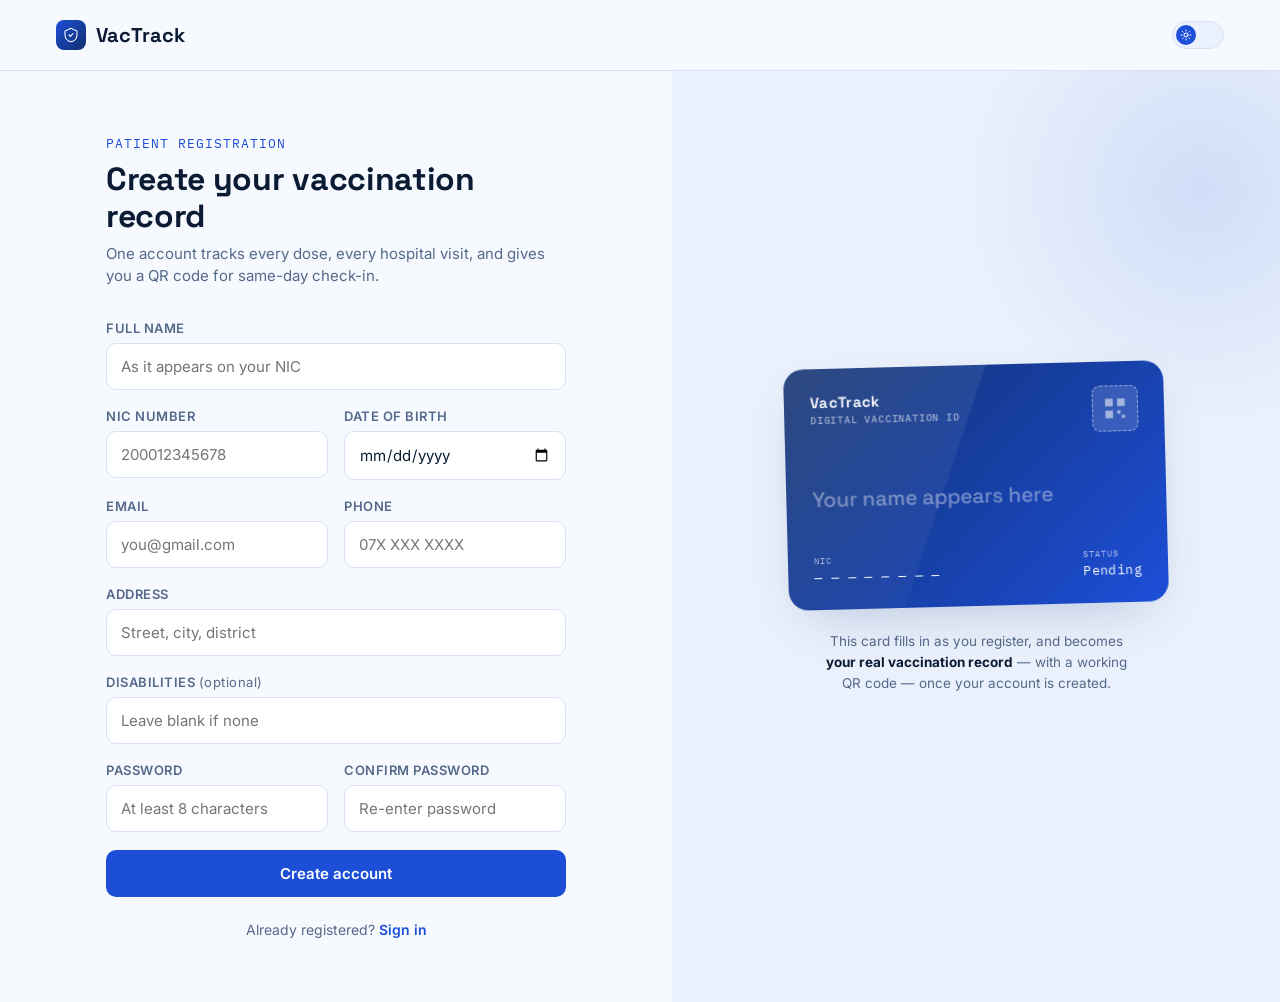
==== src/main/resources/static/register.html @ 81ef698b "Initial commit" ====
<!DOCTYPE html>
<html lang="en">
<head>
  <meta charset="UTF-8">
  <meta name="viewport" content="width=device-width, initial-scale=1.0">
  <title>Create your VacTrack account</title>
  <link rel="stylesheet" href="css/theme.css">
  <style>
    .page {
      display: grid;
      grid-template-columns: 1.05fr 0.95fr;
      min-height: calc(100vh - 73px);
    }

    @media (max-width: 900px) {
      .page { grid-template-columns: 1fr; }
      .card-side { order: -1; padding-bottom: 0 !important; }
    }

    .form-side {
      padding: clamp(28px, 5vw, 72px);
      display: flex;
      justify-content: center;
    }

    .form-wrap { width: 100%; max-width: 460px; }

    .eyebrow {
      font-family: 'IBM Plex Mono', monospace;
      font-size: 12.5px;
      letter-spacing: 0.08em;
      text-transform: uppercase;
      color: var(--primary);
      margin-bottom: 10px;
    }

    .form-wrap h1 {
      font-size: clamp(26px, 3.4vw, 32px);
      margin: 0 0 8px;
      line-height: 1.15;
    }

    .form-wrap .lede {
      color: var(--ink-muted);
      font-size: 15px;
      margin: 0 0 32px;
      line-height: 1.5;
    }

    .foot-link {
      text-align: center;
      margin-top: 24px;
      font-size: 14px;
      color: var(--ink-muted);
    }

    .foot-link a { font-weight: 600; text-decoration: none; }

    .form-msg {
      display: none;
      padding: 13px 15px;
      border-radius: 10px;
      font-size: 14px;
      margin-bottom: 20px;
    }

    .form-msg.show { display: block; }
    .form-msg.err { background: rgba(220,38,38,0.12); color: var(--error); }
    .form-msg.ok { background: rgba(22,163,74,0.12); color: var(--success); }

    .card-side {
      background: var(--surface-alt);
      display: flex;
      flex-direction: column;
      align-items: center;
      justify-content: center;
      padding: clamp(28px, 5vw, 72px);
      position: relative;
      overflow: hidden;
    }

    .card-side::before {
      content: "";
      position: absolute;
      width: 480px; height: 480px;
      background: radial-gradient(circle, var(--primary) 0%, transparent 70%);
      opacity: 0.12;
      top: -120px; right: -160px;
      border-radius: 50%;
    }

    .id-card {
      width: 100%;
      max-width: 380px;
      aspect-ratio: 1.58 / 1;
      border-radius: 20px;
      background: linear-gradient(135deg, var(--card-grad-1), var(--card-grad-2));
      box-shadow: var(--shadow);
      color: #fff;
      padding: 24px 26px;
      position: relative;
      overflow: hidden;
      display: flex;
      flex-direction: column;
      justify-content: space-between;
      opacity: 0;
      transform: translateY(16px) rotate(-1.5deg);
      animation: cardIn 0.7s cubic-bezier(.2,.8,.2,1) 0.15s forwards;
    }

    @keyframes cardIn {
      to { opacity: 1; transform: translateY(0) rotate(-1.5deg); }
    }

    .id-card::after {
      content: "";
      position: absolute;
      top: -60%; left: -20%;
      width: 60%; height: 220%;
      background: linear-gradient(120deg, rgba(255,255,255,0.16), transparent);
      transform: rotate(20deg);
    }

    .id-top { display: flex; justify-content: space-between; align-items: flex-start; }

    .id-brand {
      font-family: 'Space Grotesk', sans-serif;
      font-weight: 700;
      font-size: 15px;
      letter-spacing: 0.02em;
      opacity: 0.95;
    }

    .id-brand span { display: block; font-family: 'IBM Plex Mono', monospace; font-weight: 500; font-size: 10px; opacity: 0.6; letter-spacing: 0.08em; margin-top: 2px; }

    .id-qr {
      width: 46px; height: 46px;
      border-radius: 8px;
      background: rgba(255,255,255,0.14);
      border: 1px dashed rgba(255,255,255,0.5);
      display: flex; align-items: center; justify-content: center;
      transition: background 0.3s ease, border-style 0.3s ease;
    }

    .id-qr svg { width: 26px; height: 26px; opacity: 0.55; transition: opacity 0.3s ease; }
    .id-qr.active { background: #fff; border: 1px solid #fff; }
    .id-qr.active svg { opacity: 1; }
    .id-qr.active svg rect { fill: var(--card-grad-1); }

    .id-mid { margin-top: 6px; }

    .id-name {
      font-family: 'Space Grotesk', sans-serif;
      font-size: 21px;
      font-weight: 600;
      min-height: 26px;
    }

    .id-name.placeholder { opacity: 0.4; font-weight: 500; }

    .id-bottom { display: flex; justify-content: space-between; align-items: flex-end; }

    .id-field-label {
      font-family: 'IBM Plex Mono', monospace;
      font-size: 9px;
      letter-spacing: 0.1em;
      text-transform: uppercase;
      opacity: 0.6;
      margin-bottom: 3px;
    }

    .id-field-value { font-family: 'IBM Plex Mono', monospace; font-size: 13px; letter-spacing: 0.03em; }

    .id-caption {
      margin-top: 26px;
      text-align: center;
      color: var(--ink-muted);
      font-size: 13.5px;
      max-width: 320px;
      line-height: 1.55;
    }

    .id-caption strong { color: var(--ink); }
  </style>
</head>
<body>

<header class="topbar">
  <a href="/" class="brand">
    <span class="brand-mark">
      <svg viewBox="0 0 24 24" fill="none" xmlns="http://www.w3.org/2000/svg">
        <path d="M12 2L3 6v6c0 5 3.8 9.2 9 10 5.2-.8 9-5 9-10V6l-9-4z" stroke="white" stroke-width="1.6"/>
        <path d="M9 12l2 2 4-4" stroke="white" stroke-width="1.6" stroke-linecap="round" stroke-linejoin="round"/>
      </svg>
    </span>
    VacTrack
  </a>
  <button class="theme-toggle" id="themeToggle" aria-label="Toggle dark mode">
    <span class="knob">
      <svg viewBox="0 0 24 24" stroke-width="2" stroke-linecap="round" stroke-linejoin="round"><circle cx="12" cy="12" r="4"/><path d="M12 2v2M12 20v2M4.9 4.9l1.4 1.4M17.7 17.7l1.4 1.4M2 12h2M20 12h2M4.9 19.1l1.4-1.4M17.7 6.3l1.4-1.4"/></svg>
    </span>
  </button>
</header>

<div class="page">

  <div class="form-side">
    <div class="form-wrap">
      <div class="eyebrow">Patient registration</div>
      <h1>Create your vaccination record</h1>
      <p class="lede">One account tracks every dose, every hospital visit, and gives you a QR code for same-day check-in.</p>

      <div class="form-msg" id="formMsg"></div>

      <form id="registerForm" novalidate>
        <div class="field" id="f-name">
          <label for="name">Full name</label>
          <input type="text" id="name" name="name" placeholder="As it appears on your NIC" required>
          <div class="error-text">Please enter your full name.</div>
        </div>

        <div class="row-2">
          <div class="field" id="f-nic">
            <label for="nic">NIC number</label>
            <input type="text" id="nic" name="nic" placeholder="200012345678" required>
            <div class="error-text">Enter a valid NIC number.</div>
          </div>
          <div class="field" id="f-dob">
            <label for="dob">Date of birth</label>
            <input type="date" id="dob" name="dob" required>
            <div class="error-text">Please select your date of birth.</div>
          </div>
        </div>

        <div class="row-2">
          <div class="field" id="f-email">
            <label for="email">Email</label>
            <input type="email" id="email" name="email" placeholder="you@gmail.com" required>
            <div class="error-text">Enter a valid email address.</div>
          </div>
          <div class="field" id="f-phone">
            <label for="phone">Phone</label>
            <input type="tel" id="phone" name="phone" placeholder="07X XXX XXXX" required>
            <div class="error-text">Enter a valid phone number.</div>
          </div>
        </div>

        <div class="field" id="f-address">
          <label for="address">Address</label>
          <input type="text" id="address" name="address" placeholder="Street, city, district">
        </div>

        <div class="field" id="f-disabilities">
          <label for="disabilities">Disabilities <span style="text-transform:none; font-weight:400;">(optional)</span></label>
          <input type="text" id="disabilities" name="disabilities" placeholder="Leave blank if none">
        </div>

        <div class="row-2">
          <div class="field" id="f-password">
            <label for="password">Password</label>
            <input type="password" id="password" name="password" placeholder="At least 8 characters" required>
            <div class="error-text">Password must be at least 8 characters.</div>
          </div>
          <div class="field" id="f-confirm">
            <label for="confirm">Confirm password</label>
            <input type="password" id="confirm" name="confirm" placeholder="Re-enter password" required>
            <div class="error-text">Passwords don't match.</div>
          </div>
        </div>

        <button type="submit" class="btn-primary" id="submitBtn">Create account</button>
      </form>

      <div class="foot-link">Already registered? <a href="login.html">Sign in</a></div>
    </div>
  </div>

  <div class="card-side">
    <div class="id-card" id="idCard">
      <div class="id-top">
        <div class="id-brand">VacTrack
          <span>DIGITAL VACCINATION ID</span>
        </div>
        <div class="id-qr" id="idQr">
          <svg viewBox="0 0 24 24"><rect x="3" y="3" width="7" height="7" fill="white"/><rect x="14" y="3" width="7" height="7" fill="white"/><rect x="3" y="14" width="7" height="7" fill="white"/><rect x="14" y="14" width="3" height="3" fill="white"/><rect x="18" y="18" width="3" height="3" fill="white"/></svg>
        </div>
      </div>
      <div class="id-mid">
        <div class="id-name placeholder" id="idName">Your name appears here</div>
      </div>
      <div class="id-bottom">
        <div>
          <div class="id-field-label">NIC</div>
          <div class="id-field-value" id="idNic">— — — — — — — —</div>
        </div>
        <div>
          <div class="id-field-label">Status</div>
          <div class="id-field-value" id="idStatus">Pending</div>
        </div>
      </div>
    </div>
    <p class="id-caption">This card fills in as you register, and becomes <strong>your real vaccination record</strong> — with a working QR code — once your account is created.</p>
  </div>

</div>

<script src="js/theme.js"></script>
<script>
  const nameInput = document.getElementById('name');
  const nicInput = document.getElementById('nic');
  const idName = document.getElementById('idName');
  const idNic = document.getElementById('idNic');
  const idQr = document.getElementById('idQr');
  const idStatus = document.getElementById('idStatus');

  function updateCard() {
    const nameVal = nameInput.value.trim();
    const nicVal = nicInput.value.trim();

    if (nameVal) {
      idName.textContent = nameVal;
      idName.classList.remove('placeholder');
    } else {
      idName.textContent = 'Your name appears here';
      idName.classList.add('placeholder');
    }

    idNic.textContent = nicVal ? nicVal : '— — — — — — — —';

    const ready = nameVal.length > 1 && nicVal.length >= 10;
    idQr.classList.toggle('active', ready);
    idStatus.textContent = ready ? 'Ready' : 'Pending';
  }

  nameInput.addEventListener('input', updateCard);
  nicInput.addEventListener('input', updateCard);

  const form = document.getElementById('registerForm');
  const submitBtn = document.getElementById('submitBtn');
  const formMsg = document.getElementById('formMsg');

  function setError(fieldId, hasError) {
    document.getElementById(fieldId).classList.toggle('has-error', hasError);
  }

  function showMsg(text, type) {
    formMsg.textContent = text;
    formMsg.className = 'form-msg show ' + type;
  }

  form.addEventListener('submit', async (e) => {
    e.preventDefault();
    formMsg.className = 'form-msg';

    const name = nameInput.value.trim();
    const nic = nicInput.value.trim();
    const dob = document.getElementById('dob').value;
    const email = document.getElementById('email').value.trim();
    const phone = document.getElementById('phone').value.trim();
    const address = document.getElementById('address').value.trim();
    const disabilities = document.getElementById('disabilities').value.trim();
    const password = document.getElementById('password').value;
    const confirm = document.getElementById('confirm').value;

    let valid = true;
    setError('f-name', !(name.length > 1)); if (name.length <= 1) valid = false;
    setError('f-nic', !(nic.length >= 10)); if (nic.length < 10) valid = false;
    setError('f-dob', !dob); if (!dob) valid = false;
    setError('f-email', !/^\S+@\S+\.\S+$/.test(email)); if (!/^\S+@\S+\.\S+$/.test(email)) valid = false;
    setError('f-phone', !(phone.length >= 9)); if (phone.length < 9) valid = false;
    setError('f-password', !(password.length >= 8)); if (password.length < 8) valid = false;
    setError('f-confirm', password !== confirm); if (password !== confirm) valid = false;

    if (!valid) {
      showMsg('Please fix the highlighted fields.', 'err');
      return;
    }

    submitBtn.disabled = true;
    submitBtn.textContent = 'Creating account…';

    try {
      const res = await fetch('/api/patients/register', {
        method: 'POST',
        headers: { 'Content-Type': 'application/json' },
        body: JSON.stringify({
          name, nic, dateOfBirth: dob, email, phone, address,
          disabilities: disabilities || null,
          passwordHash: password
        })
      });

      if (res.ok) {
        idStatus.textContent = 'Active';
        showMsg('Account created. Redirecting to sign in…', 'ok');
        setTimeout(() => { window.location.href = 'login.html'; }, 1400);
      } else {
        const errText = await res.text();
        showMsg(errText || 'Something went wrong. Please try again.', 'err');
        submitBtn.disabled = false;
        submitBtn.textContent = 'Create account';
      }
    } catch (err) {
      showMsg('Could not reach the server. Is the backend running?', 'err');
      submitBtn.disabled = false;
      submitBtn.textContent = 'Create account';
    }
  });
</script>

</body>
</html>
---- src/main/resources/static/css/theme.css ----
@import url('https://fonts.googleapis.com/css2?family=Space+Grotesk:wght@500;600;700&family=Inter:wght@400;500;600;700&family=IBM+Plex+Mono:wght@500&display=swap');

:root {
  --bg: #F6F9FE;
  --surface: #FFFFFF;
  --surface-alt: #EAF1FC;
  --ink: #0A1B33;
  --ink-muted: #55698A;
  --primary: #1D4ED8;
  --primary-dark: #10306E;
  --primary-soft: #E4ECFC;
  --border: #D7E3F5;
  --success: #16A34A;
  --error: #DC2626;
  --card-grad-1: #10306E;
  --card-grad-2: #1D4ED8;
  --shadow: 0 20px 50px -20px rgba(16, 48, 110, 0.25);
}

[data-theme="dark"] {
  --bg: #071022;
  --surface: #0F1F3D;
  --surface-alt: #132A52;
  --ink: #EAF1FC;
  --ink-muted: #93A8C9;
  --primary: #5B93FF;
  --primary-dark: #A9C2FF;
  --primary-soft: #16244a;
  --border: #1E3A66;
  --success: #22C55E;
  --error: #F87171;
  --card-grad-1: #0A1B33;
  --card-grad-2: #1D4ED8;
  --shadow: 0 20px 50px -20px rgba(0, 0, 0, 0.6);
}

* { box-sizing: border-box; }

html, body {
  margin: 0;
  padding: 0;
  background: var(--bg);
  color: var(--ink);
  font-family: 'Inter', sans-serif;
  transition: background 0.3s ease, color 0.3s ease;
  -webkit-font-smoothing: antialiased;
}

h1, h2, h3, .display {
  font-family: 'Space Grotesk', sans-serif;
  letter-spacing: -0.01em;
}

.mono { font-family: 'IBM Plex Mono', monospace; }

a { color: var(--primary); }

.topbar {
  display: flex;
  align-items: center;
  justify-content: space-between;
  padding: 20px clamp(20px, 5vw, 56px);
  border-bottom: 1px solid var(--border);
}

.brand {
  display: flex;
  align-items: center;
  gap: 10px;
  font-family: 'Space Grotesk', sans-serif;
  font-weight: 700;
  font-size: 20px;
  color: var(--ink);
  text-decoration: none;
}

.brand-mark {
  width: 30px;
  height: 30px;
  border-radius: 8px;
  background: linear-gradient(135deg, var(--card-grad-2), var(--card-grad-1));
  display: flex;
  align-items: center;
  justify-content: center;
}

.brand-mark svg { width: 16px; height: 16px; }

.theme-toggle {
  position: relative;
  width: 52px;
  height: 28px;
  border-radius: 999px;
  background: var(--surface-alt);
  border: 1px solid var(--border);
  cursor: pointer;
  display: flex;
  align-items: center;
  padding: 3px;
  transition: background 0.3s ease;
}

.theme-toggle .knob {
  width: 20px;
  height: 20px;
  border-radius: 50%;
  background: var(--primary);
  display: flex;
  align-items: center;
  justify-content: center;
  transition: transform 0.3s cubic-bezier(.65,0,.35,1);
  transform: translateX(0);
}

[data-theme="dark"] .theme-toggle .knob { transform: translateX(24px); }
.theme-toggle svg { width: 12px; height: 12px; stroke: white; fill: none; }

.btn-primary {
  background: var(--primary);
  color: #fff;
  border: none;
  border-radius: 10px;
  padding: 14px 20px;
  font-family: 'Inter', sans-serif;
  font-weight: 600;
  font-size: 15px;
  cursor: pointer;
  transition: transform 0.15s ease, box-shadow 0.15s ease, background 0.15s ease;
  width: 100%;
}

.btn-primary:hover { background: var(--primary-dark); box-shadow: var(--shadow); }
.btn-primary:active { transform: scale(0.99); }
.btn-primary:disabled { opacity: 0.6; cursor: not-allowed; }

.field { margin-bottom: 18px; }

.field label {
  display: block;
  font-size: 13px;
  font-weight: 600;
  color: var(--ink-muted);
  margin-bottom: 7px;
  text-transform: uppercase;
  letter-spacing: 0.04em;
}

.field input, .field textarea {
  width: 100%;
  padding: 13px 14px;
  border-radius: 10px;
  border: 1.5px solid var(--border);
  background: var(--surface);
  color: var(--ink);
  font-family: 'Inter', sans-serif;
  font-size: 15px;
  transition: border-color 0.15s ease, box-shadow 0.15s ease;
}

.field input:focus, .field textarea:focus {
  outline: none;
  border-color: var(--primary);
  box-shadow: 0 0 0 4px var(--primary-soft);
}

.field .hint { font-size: 12.5px; color: var(--ink-muted); margin-top: 6px; }
.field .error-text { font-size: 12.5px; color: var(--error); margin-top: 6px; display: none; }
.field.has-error input { border-color: var(--error); }
.field.has-error .error-text { display: block; }

.row-2 { display: grid; grid-template-columns: 1fr 1fr; gap: 16px; }

@media (max-width: 640px) {
  .row-2 { grid-template-columns: 1fr; }
}
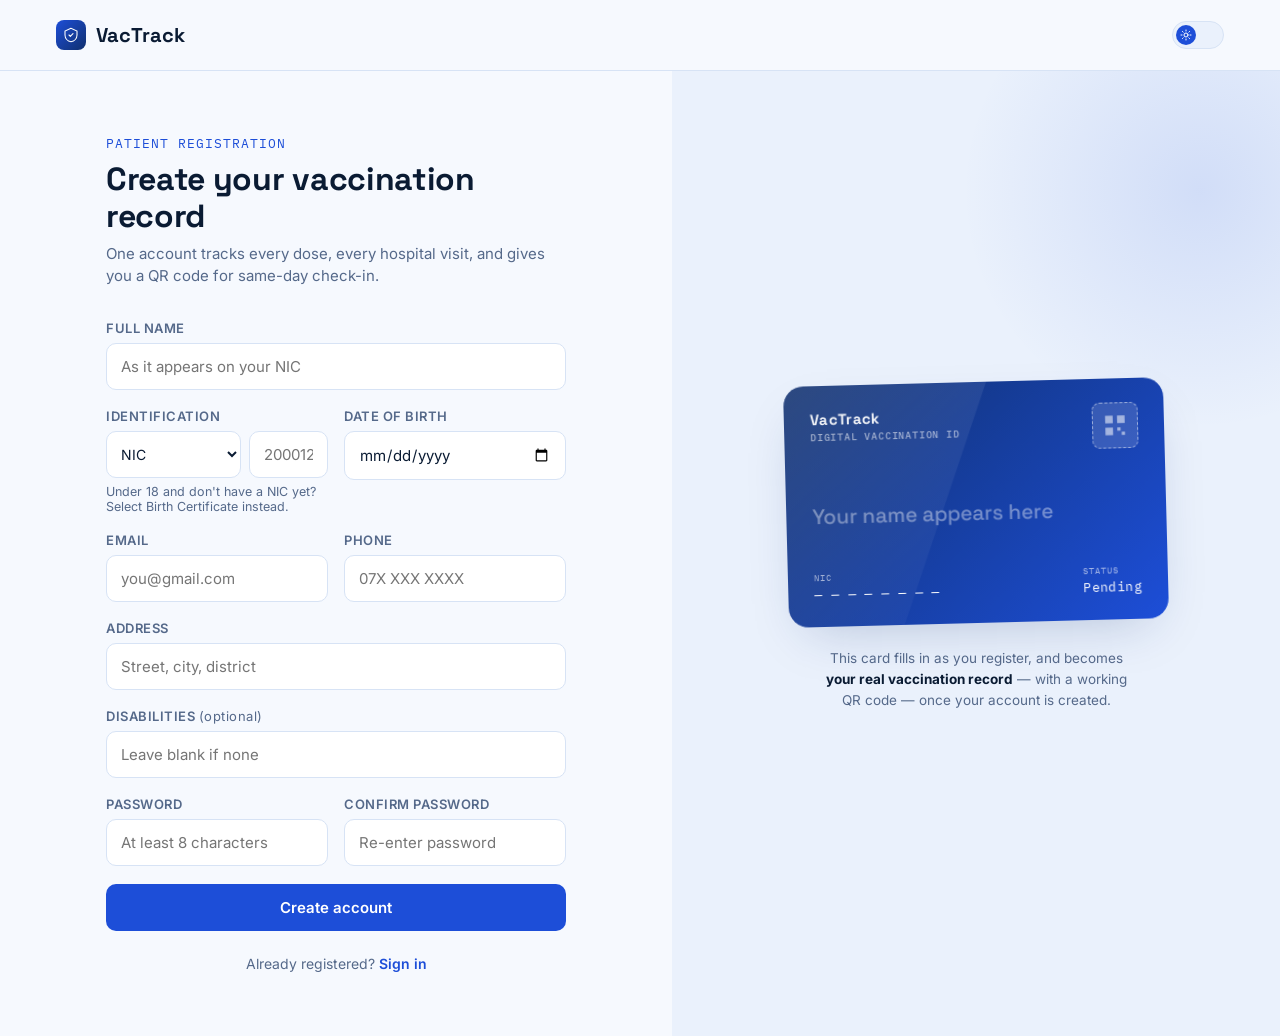
==== commit 175f46f2: "Re established patient registration with two options by drop down one" ====
--- a/src/main/resources/static/register.html
+++ b/src/main/resources/static/register.html
@@ -220,11 +220,26 @@
         </div>
 
         <div class="row-2">
-          <div class="field" id="f-nic">
-            <label for="nic">NIC number</label>
-            <input type="text" id="nic" name="nic" placeholder="200012345678" required>
-            <div class="error-text">Enter a valid NIC number.</div>
-          </div>
+<!--          <div class="field" id="f-nic">-->
+<!--            <label for="nic">NIC number</label>-->
+<!--            <input type="text" id="nic" name="nic" placeholder="200012345678" required>-->
+<!--            <div class="error-text">Enter a valid NIC number.</div>-->
+<!--          </div>-->
+
+<!--          add nic and birth cet date-->
+          <div class="field" id="f-idNumber">
+            <label for="idType">Identification</label>
+            <div style="display:flex; gap:8px;">
+              <select id="idType" style="flex:0 0 42%; padding:13px 10px; border-radius:10px; border:1.5px solid var(--border); background:var(--surface); color:var(--ink); font-family:'Inter',sans-serif; font-size:14px;">
+                <option value="NIC">NIC</option>
+                <option value="BIRTH_CERTIFICATE">Birth Cert. No.</option>
+              </select>
+              <input type="text" id="idNumber" name="idNumber" placeholder="200012345678" required style="flex:1;">
+            </div>
+            <div class="hint">Under 18 and don't have a NIC yet? Select Birth Certificate instead.</div>
+            <div class="error-text">Enter a valid ID number.</div>
+          </div>
+
           <div class="field" id="f-dob">
             <label for="dob">Date of birth</label>
             <input type="date" id="dob" name="dob" required>
@@ -307,7 +322,7 @@
 <script src="js/theme.js"></script>
 <script>
   const nameInput = document.getElementById('name');
-  const nicInput = document.getElementById('nic');
+  const nicInput = document.getElementById('idNumber');
   const idName = document.getElementById('idName');
   const idNic = document.getElementById('idNic');
   const idQr = document.getElementById('idQr');
@@ -353,6 +368,7 @@
     formMsg.className = 'form-msg';
 
     const name = nameInput.value.trim();
+    const idType = document.getElementById('idType').value;
     const nic = nicInput.value.trim();
     const dob = document.getElementById('dob').value;
     const email = document.getElementById('email').value.trim();
@@ -364,7 +380,7 @@
 
     let valid = true;
     setError('f-name', !(name.length > 1)); if (name.length <= 1) valid = false;
-    setError('f-nic', !(nic.length >= 10)); if (nic.length < 10) valid = false;
+    setError('f-idNumber', !(nic.length >= 5)); if (nic.length < 5) valid = false;
     setError('f-dob', !dob); if (!dob) valid = false;
     setError('f-email', !/^\S+@\S+\.\S+$/.test(email)); if (!/^\S+@\S+\.\S+$/.test(email)) valid = false;
     setError('f-phone', !(phone.length >= 9)); if (phone.length < 9) valid = false;
@@ -384,7 +400,7 @@
         method: 'POST',
         headers: { 'Content-Type': 'application/json' },
         body: JSON.stringify({
-          name, nic, dateOfBirth: dob, email, phone, address,
+          name, idType, idNumber: nic, dateOfBirth: dob, email, phone, address,
           disabilities: disabilities || null,
           passwordHash: password
         })
